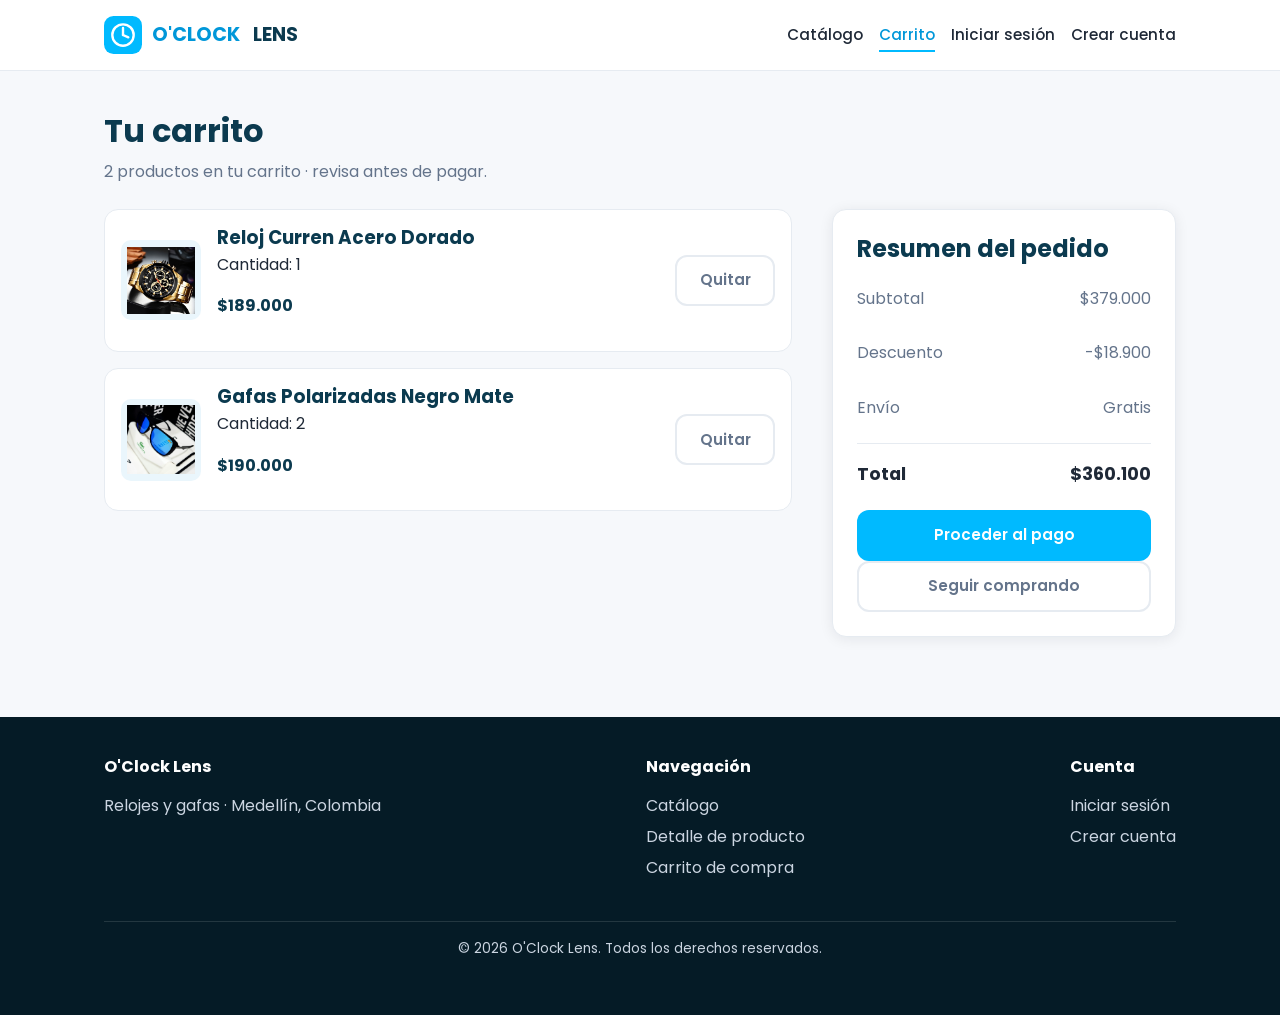
==== carrito.html @ d01237d3 "Despliegue" ====
<!DOCTYPE html>
<html lang="es">
<head>
  <meta charset="UTF-8">
  <meta name="viewport" content="width=device-width, initial-scale=1.0">
  <title>O'Clock Lens | Carrito de compra</title>
  <meta name="description" content="Revisa los productos de tu carrito y procede al pago en O'Clock Lens.">
  <link rel="icon" type="image/svg+xml" href="img/logo.svg">
  <link rel="stylesheet" href="css/styles.css">
</head>
<body>

  <header class="encabezado">
    <div class="contenedor encabezado__interno">
      <a class="marca" href="index.html">
        <img src="img/logo.svg" alt="Logotipo de O'Clock Lens">
        <span>O'CLOCK</span>&nbsp;LENS
      </a>
      <nav aria-label="Navegación principal">
        <ul class="menu">
          <li><a href="index.html">Catálogo</a></li>
          <li><a class="activo" href="carrito.html">Carrito</a></li>
          <li><a href="login.html">Iniciar sesión</a></li>
          <li><a href="registro.html">Crear cuenta</a></li>
        </ul>
      </nav>
    </div>
  </header>

  <main class="principal">
    <div class="contenedor">
      <section class="seccion" aria-labelledby="titulo-carrito">
        <h1 class="seccion__titulo" id="titulo-carrito">Tu carrito</h1>
        <p class="seccion__descripcion">2 productos en tu carrito · revisa antes de pagar.</p>

        <div class="carrito">

          <!-- Lista de productos del carrito -->
          <ul class="lista-carrito">
            <li class="item-carrito">
              <div class="item-carrito__imagen">
                <img src="img/r-2.jpg" alt="Reloj Curren Acero Dorado">
              </div>
              <div class="item-carrito__info">
                <h3>Reloj Curren Acero Dorado</h3>
                <p>Cantidad: 1</p>
                <p class="item-carrito__precio">$189.000</p>
              </div>
              <a class="boton boton--borde" href="carrito.html">Quitar</a>
            </li>

            <li class="item-carrito">
              <div class="item-carrito__imagen">
                <img src="img/g-1.jpg" alt="Gafas Polarizadas Negro Mate">
              </div>
              <div class="item-carrito__info">
                <h3>Gafas Polarizadas Negro Mate</h3>
                <p>Cantidad: 2</p>
                <p class="item-carrito__precio">$190.000</p>
              </div>
              <a class="boton boton--borde" href="carrito.html">Quitar</a>
            </li>
          </ul>

          <!-- Resumen del pedido -->
          <aside class="resumen" aria-labelledby="titulo-resumen">
            <h2 id="titulo-resumen">Resumen del pedido</h2>
            <p class="resumen__linea"><span>Subtotal</span> <span>$379.000</span></p>
            <p class="resumen__linea"><span>Descuento</span> <span>-$18.900</span></p>
            <p class="resumen__linea"><span>Envío</span> <span>Gratis</span></p>
            <p class="resumen__linea resumen__linea--total"><span>Total</span> <span>$360.100</span></p>
            <a class="boton boton--primario boton--bloque" href="login.html">Proceder al pago</a>
            <a class="boton boton--borde boton--bloque" href="index.html">Seguir comprando</a>
          </aside>

        </div>
      </section>
    </div>
  </main>

  <footer class="pie">
    <div class="contenedor">
      <div class="pie__columnas">
        <div>
          <h3>O'Clock Lens</h3>
          <p>Relojes y gafas · Medellín, Colombia</p>
        </div>
        <div>
          <h3>Navegación</h3>
          <ul>
            <li><a href="index.html">Catálogo</a></li>
            <li><a href="producto.html">Detalle de producto</a></li>
            <li><a href="carrito.html">Carrito de compra</a></li>
          </ul>
        </div>
        <div>
          <h3>Cuenta</h3>
          <ul>
            <li><a href="login.html">Iniciar sesión</a></li>
            <li><a href="registro.html">Crear cuenta</a></li>
          </ul>
        </div>
      </div>
      <p class="pie__creditos">&copy; 2026 O'Clock Lens. Todos los derechos reservados.</p>
    </div>
  </footer>

</body>
</html>
---- css/styles.css ----
/* ==========================================================================
   O'Clock Lens - Hoja de estilos principal
   Tienda de relojes y gafas | Medellín
   ========================================================================== */

@import url('https://fonts.googleapis.com/css2?family=Poppins:wght@400;500;600;700&display=swap');

/* -------------------------------------------------------------------------- */
/* 1. Variables: paleta de colores, tipografía y espaciados                   */
/* -------------------------------------------------------------------------- */
:root {
  --color-azul-profundo: #0b3a4f;
  --color-azul-noche: #051b26;
  --color-cian: #00baff;
  --color-cian-oscuro: #0097d9;
  --color-fondo: #f6f8fb;
  --color-superficie: #ffffff;
  --color-borde: #e6ebf1;
  --color-texto: #1f2937;
  --color-texto-suave: #64748b;
  --color-exito: #2e9e5b;
  --color-oferta: #e93c05;

  --fuente-base: 'Poppins', system-ui, -apple-system, 'Segoe UI', Roboto, sans-serif;

  --espacio-xs: 0.5rem;
  --espacio-sm: 1rem;
  --espacio-md: 1.5rem;
  --espacio-lg: 2.5rem;

  --radio: 14px;
  --sombra: 0 2px 14px rgba(15, 23, 42, 0.08);
  --ancho-max: 1120px;
}

/* -------------------------------------------------------------------------- */
/* 2. Reglas base                                                            */
/* -------------------------------------------------------------------------- */
* {
  box-sizing: border-box;
}

html {
  font-size: 100%;
  scroll-behavior: smooth;
}

body {
  margin: 0;
  font-family: var(--fuente-base);
  font-weight: 400;
  line-height: 1.6;
  color: var(--color-texto);
  background-color: var(--color-fondo);
}

h1,
h2,
h3 {
  margin: 0 0 var(--espacio-sm);
  line-height: 1.25;
  color: var(--color-azul-profundo);
}

h1 { font-size: 2rem; }
h2 { font-size: 1.5rem; }
h3 { font-size: 1.15rem; }

p {
  margin: 0 0 var(--espacio-sm);
}

a {
  color: var(--color-cian-oscuro);
  text-decoration: none;
}

a:hover,
a:focus {
  text-decoration: underline;
}

img {
  max-width: 100%;
  display: block;
}

ul {
  margin: 0 0 var(--espacio-sm);
  padding-left: 1.25rem;
}

/* Contenedor centrado reutilizable */
.contenedor {
  width: 100%;
  max-width: var(--ancho-max);
  margin: 0 auto;
  padding: 0 var(--espacio-md);
}

/* -------------------------------------------------------------------------- */
/* 3. Botones                                                                */
/* -------------------------------------------------------------------------- */
.boton {
  display: inline-block;
  font-family: inherit;
  font-size: 0.95rem;
  font-weight: 600;
  text-align: center;
  padding: 0.7rem 1.4rem;
  border: 2px solid transparent;
  border-radius: 12px;
  cursor: pointer;
  transition: background-color 0.15s ease, color 0.15s ease;
}

.boton:hover,
.boton:focus {
  text-decoration: none;
}

.boton--primario {
  background-color: var(--color-cian);
  color: #ffffff;
}

.boton--primario:hover,
.boton--primario:focus {
  background-color: var(--color-cian-oscuro);
}

.boton--secundario {
  background-color: #e7f6fd;
  color: var(--color-cian-oscuro);
}

.boton--secundario:hover,
.boton--secundario:focus {
  background-color: #d5eefa;
}

.boton--borde {
  background-color: transparent;
  border-color: var(--color-borde);
  color: var(--color-texto-suave);
}

.boton--borde:hover,
.boton--borde:focus {
  border-color: var(--color-cian);
  color: var(--color-cian-oscuro);
}

.boton--bloque {
  display: block;
  width: 100%;
}

/* -------------------------------------------------------------------------- */
/* 4. Encabezado y navegación                                                */
/* -------------------------------------------------------------------------- */
.encabezado {
  background-color: var(--color-superficie);
  border-bottom: 1px solid var(--color-borde);
}

.encabezado__interno {
  display: flex;
  align-items: center;
  justify-content: space-between;
  flex-wrap: wrap;
  gap: var(--espacio-sm);
  padding-top: var(--espacio-sm);
  padding-bottom: var(--espacio-sm);
}

.marca {
  display: flex;
  align-items: center;
  gap: 0.6rem;
  font-weight: 700;
  font-size: 1.2rem;
  color: var(--color-azul-profundo);
}

.marca:hover {
  text-decoration: none;
}

.marca img {
  width: 38px;
  height: 38px;
}

.marca span {
  color: var(--color-cian-oscuro);
}

.menu {
  list-style: none;
  display: flex;
  flex-wrap: wrap;
  align-items: center;
  gap: var(--espacio-sm);
  margin: 0;
  padding: 0;
}

.menu a {
  color: var(--color-texto);
  font-weight: 500;
  font-size: 0.95rem;
  padding: 0.3rem 0;
}

.menu a:hover,
.menu a:focus {
  color: var(--color-cian-oscuro);
  text-decoration: none;
}

.menu a.activo {
  color: var(--color-cian-oscuro);
  border-bottom: 2px solid var(--color-cian);
}

/* -------------------------------------------------------------------------- */
/* 5. Contenido principal                                                    */
/* -------------------------------------------------------------------------- */
.principal {
  padding-top: var(--espacio-lg);
  padding-bottom: var(--espacio-lg);
}

.seccion {
  margin-bottom: var(--espacio-lg);
}

.seccion__titulo {
  margin-bottom: var(--espacio-xs);
}

.seccion__descripcion {
  color: var(--color-texto-suave);
  margin-bottom: var(--espacio-md);
}

/* Hero de la portada */
.hero {
  display: flex;
  align-items: center;
  justify-content: space-between;
  flex-wrap: wrap;
  gap: var(--espacio-md);
  background: linear-gradient(120deg, var(--color-azul-noche), var(--color-azul-profundo));
  color: #ffffff;
  border-radius: 20px;
  padding: var(--espacio-lg);
}

.hero h1 {
  color: #ffffff;
}

.hero p {
  color: #b9d7e2;
  max-width: 34rem;
}

.hero__media {
  flex: 1 1 240px;
  max-width: 320px;
}

.hero__texto {
  flex: 1 1 320px;
}

/* -------------------------------------------------------------------------- */
/* 6. Catálogo de productos (Grid)                                           */
/* -------------------------------------------------------------------------- */
.rejilla-productos {
  display: grid;
  grid-template-columns: repeat(auto-fill, minmax(260px, 1fr));
  gap: var(--espacio-md);
}

.tarjeta {
  display: flex;
  flex-direction: column;
  background-color: var(--color-superficie);
  border: 1px solid var(--color-borde);
  border-radius: var(--radio);
  box-shadow: var(--sombra);
  overflow: hidden;
}

.tarjeta__imagen {
  background-color: #eaf6fc;
  padding: var(--espacio-md);
}

.tarjeta__imagen img {
  margin: 0 auto;
  max-height: 170px;
}

.tarjeta__cuerpo {
  display: flex;
  flex-direction: column;
  gap: 0.35rem;
  padding: var(--espacio-md);
}

.tarjeta__categoria {
  font-size: 0.75rem;
  text-transform: uppercase;
  letter-spacing: 0.05em;
  color: var(--color-texto-suave);
}

.tarjeta__nombre {
  font-size: 1.05rem;
  margin: 0;
}

.tarjeta__precio {
  font-weight: 700;
  font-size: 1.1rem;
  color: var(--color-azul-profundo);
}

.tarjeta__acciones {
  display: flex;
  gap: var(--espacio-xs);
  margin-top: var(--espacio-xs);
}

.tarjeta__acciones .boton {
  flex: 1;
  padding: 0.55rem 0.8rem;
  font-size: 0.85rem;
}

.etiqueta-oferta {
  align-self: flex-start;
  background-color: var(--color-oferta);
  color: #ffffff;
  font-size: 0.7rem;
  font-weight: 700;
  padding: 0.2rem 0.5rem;
  border-radius: 999px;
}

/* -------------------------------------------------------------------------- */
/* 7. Detalle de producto                                                    */
/* -------------------------------------------------------------------------- */
.detalle {
  display: grid;
  grid-template-columns: 1fr 1fr;
  gap: var(--espacio-lg);
  align-items: start;
}

.detalle__imagen {
  background-color: #eaf6fc;
  border-radius: var(--radio);
  padding: var(--espacio-lg);
}

.detalle__precio {
  font-size: 1.6rem;
  font-weight: 700;
  color: var(--color-azul-profundo);
  margin-bottom: var(--espacio-sm);
}

.detalle__ficha {
  list-style: disc;
  color: var(--color-texto-suave);
}

.detalle__acciones {
  display: flex;
  flex-wrap: wrap;
  gap: var(--espacio-sm);
  margin-top: var(--espacio-md);
}

.miniaturas {
  display: flex;
  gap: var(--espacio-xs);
  margin-top: var(--espacio-sm);
  list-style: none;
  padding: 0;
}

.miniaturas li {
  flex: 1;
  background-color: #eaf6fc;
  border-radius: 10px;
  padding: var(--espacio-xs);
}

/* -------------------------------------------------------------------------- */
/* 8. Formularios (login y registro)                                         */
/* -------------------------------------------------------------------------- */
.tarjeta-formulario {
  max-width: 26rem;
  margin: 0 auto;
  background-color: var(--color-superficie);
  border: 1px solid var(--color-borde);
  border-radius: var(--radio);
  box-shadow: var(--sombra);
  padding: var(--espacio-lg);
}

.campo {
  margin-bottom: var(--espacio-md);
}

.campo label {
  display: block;
  font-size: 0.85rem;
  font-weight: 600;
  color: var(--color-texto-suave);
  margin-bottom: 0.35rem;
}

.campo input {
  width: 100%;
  font-family: inherit;
  font-size: 0.95rem;
  padding: 0.65rem 0.8rem;
  border: 1.5px solid var(--color-borde);
  border-radius: 10px;
  background-color: var(--color-superficie);
  color: var(--color-texto);
}

.campo input:focus {
  outline: none;
  border-color: var(--color-cian);
}

.formulario__pie {
  margin-top: var(--espacio-md);
  font-size: 0.9rem;
  color: var(--color-texto-suave);
  text-align: center;
}

/* -------------------------------------------------------------------------- */
/* 9. Carrito de compra                                                      */
/* -------------------------------------------------------------------------- */
.carrito {
  display: grid;
  grid-template-columns: 2fr 1fr;
  gap: var(--espacio-lg);
  align-items: start;
}

.lista-carrito {
  list-style: none;
  margin: 0;
  padding: 0;
  display: flex;
  flex-direction: column;
  gap: var(--espacio-sm);
}

.item-carrito {
  display: flex;
  align-items: center;
  gap: var(--espacio-sm);
  background-color: var(--color-superficie);
  border: 1px solid var(--color-borde);
  border-radius: var(--radio);
  padding: var(--espacio-sm);
}

.item-carrito__imagen {
  width: 80px;
  flex-shrink: 0;
  background-color: #eaf6fc;
  border-radius: 10px;
  padding: 0.4rem;
}

.item-carrito__info {
  flex: 1;
}

.item-carrito__info h3 {
  margin-bottom: 0.2rem;
}

.item-carrito__precio {
  font-weight: 700;
  color: var(--color-azul-profundo);
}

.resumen {
  background-color: var(--color-superficie);
  border: 1px solid var(--color-borde);
  border-radius: var(--radio);
  box-shadow: var(--sombra);
  padding: var(--espacio-md);
}

.resumen__linea {
  display: flex;
  justify-content: space-between;
  padding: 0.4rem 0;
  color: var(--color-texto-suave);
}

.resumen__linea--total {
  border-top: 1px solid var(--color-borde);
  margin-top: var(--espacio-xs);
  padding-top: var(--espacio-sm);
  font-weight: 700;
  font-size: 1.1rem;
  color: var(--color-texto);
}

/* -------------------------------------------------------------------------- */
/* 10. Pie de página                                                         */
/* -------------------------------------------------------------------------- */
.pie {
  background-color: var(--color-azul-noche);
  color: #cbd5e1;
  padding: var(--espacio-lg) 0;
}

.pie a {
  color: #cbd5e1;
}

.pie__columnas {
  display: flex;
  flex-wrap: wrap;
  justify-content: space-between;
  gap: var(--espacio-md);
}

.pie h3 {
  color: #ffffff;
  font-size: 1rem;
}

.pie ul {
  list-style: none;
  padding: 0;
}

.pie li {
  margin-bottom: 0.35rem;
}

.pie__creditos {
  margin-top: var(--espacio-md);
  padding-top: var(--espacio-sm);
  border-top: 1px solid rgba(255, 255, 255, 0.12);
  font-size: 0.85rem;
  text-align: center;
}

/* -------------------------------------------------------------------------- */
/* 11. Diseño adaptable: media queries sencillas                             */
/* -------------------------------------------------------------------------- */
@media (max-width: 860px) {
  .detalle {
    grid-template-columns: 1fr;
  }

  .carrito {
    grid-template-columns: 1fr;
  }
}

@media (max-width: 640px) {
  h1 { font-size: 1.6rem; }

  .encabezado__interno {
    justify-content: center;
    text-align: center;
  }

  .menu {
    justify-content: center;
  }

  .hero {
    padding: var(--espacio-md);
  }

  .item-carrito {
    flex-direction: column;
    text-align: center;
  }
}
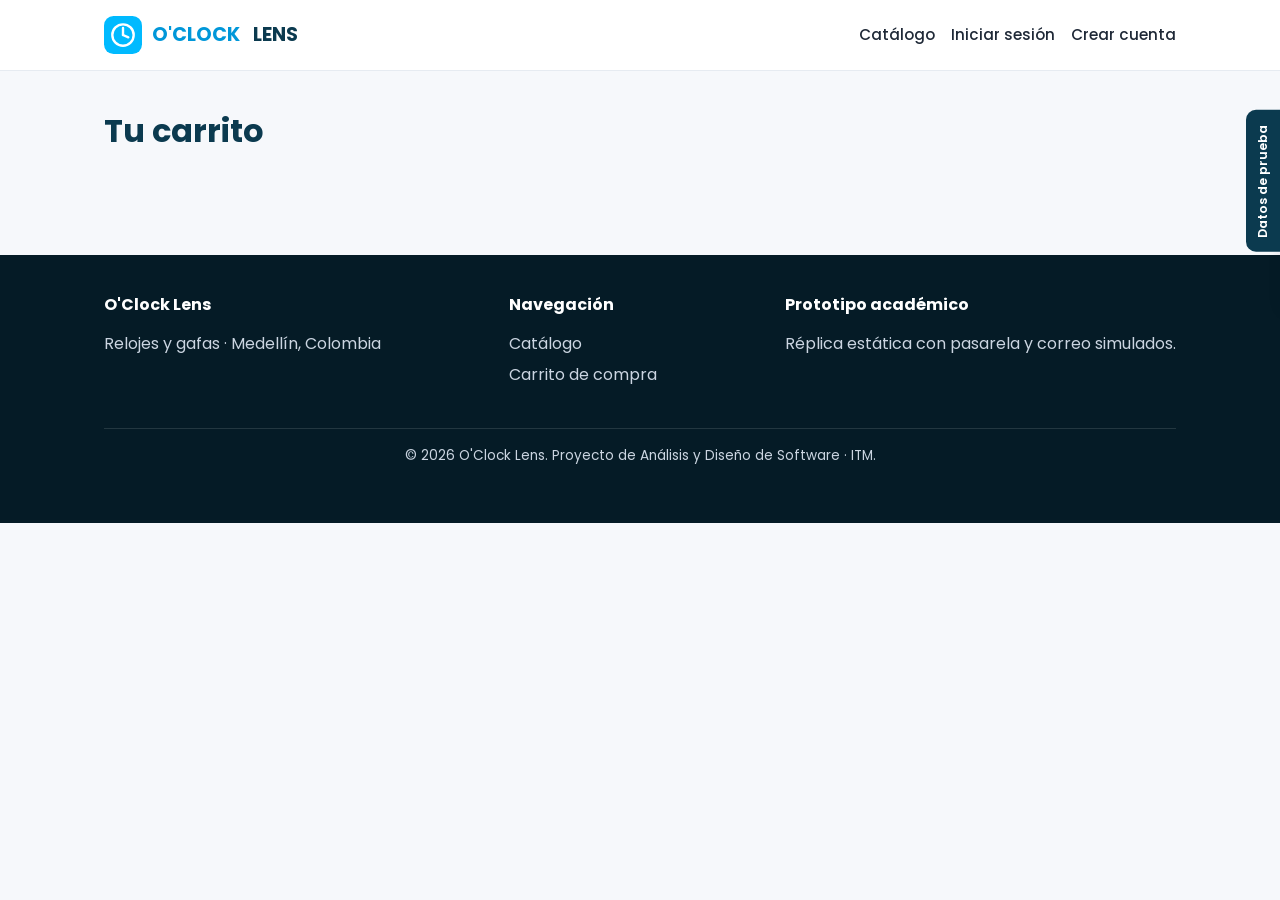
==== commit 9f2f90a9: "entregable 2" ====
--- a/carrito.html
+++ b/carrito.html
@@ -10,100 +10,22 @@
 </head>
 <body>
 
-  <header class="encabezado">
-    <div class="contenedor encabezado__interno">
-      <a class="marca" href="index.html">
-        <img src="img/logo.svg" alt="Logotipo de O'Clock Lens">
-        <span>O'CLOCK</span>&nbsp;LENS
-      </a>
-      <nav aria-label="Navegación principal">
-        <ul class="menu">
-          <li><a href="index.html">Catálogo</a></li>
-          <li><a class="activo" href="carrito.html">Carrito</a></li>
-          <li><a href="login.html">Iniciar sesión</a></li>
-          <li><a href="registro.html">Crear cuenta</a></li>
-        </ul>
-      </nav>
-    </div>
-  </header>
+  <header class="encabezado" id="encabezado"></header>
 
   <main class="principal">
     <div class="contenedor">
       <section class="seccion" aria-labelledby="titulo-carrito">
         <h1 class="seccion__titulo" id="titulo-carrito">Tu carrito</h1>
-        <p class="seccion__descripcion">2 productos en tu carrito · revisa antes de pagar.</p>
-
-        <div class="carrito">
-
-          <!-- Lista de productos del carrito -->
-          <ul class="lista-carrito">
-            <li class="item-carrito">
-              <div class="item-carrito__imagen">
-                <img src="img/r-2.jpg" alt="Reloj Curren Acero Dorado">
-              </div>
-              <div class="item-carrito__info">
-                <h3>Reloj Curren Acero Dorado</h3>
-                <p>Cantidad: 1</p>
-                <p class="item-carrito__precio">$189.000</p>
-              </div>
-              <a class="boton boton--borde" href="carrito.html">Quitar</a>
-            </li>
-
-            <li class="item-carrito">
-              <div class="item-carrito__imagen">
-                <img src="img/g-1.jpg" alt="Gafas Polarizadas Negro Mate">
-              </div>
-              <div class="item-carrito__info">
-                <h3>Gafas Polarizadas Negro Mate</h3>
-                <p>Cantidad: 2</p>
-                <p class="item-carrito__precio">$190.000</p>
-              </div>
-              <a class="boton boton--borde" href="carrito.html">Quitar</a>
-            </li>
-          </ul>
-
-          <!-- Resumen del pedido -->
-          <aside class="resumen" aria-labelledby="titulo-resumen">
-            <h2 id="titulo-resumen">Resumen del pedido</h2>
-            <p class="resumen__linea"><span>Subtotal</span> <span>$379.000</span></p>
-            <p class="resumen__linea"><span>Descuento</span> <span>-$18.900</span></p>
-            <p class="resumen__linea"><span>Envío</span> <span>Gratis</span></p>
-            <p class="resumen__linea resumen__linea--total"><span>Total</span> <span>$360.100</span></p>
-            <a class="boton boton--primario boton--bloque" href="login.html">Proceder al pago</a>
-            <a class="boton boton--borde boton--bloque" href="index.html">Seguir comprando</a>
-          </aside>
-
-        </div>
+        <p class="seccion__descripcion" id="conteo"></p>
+        <div id="avisos"></div>
+        <div class="carrito" id="carrito"></div>
       </section>
     </div>
   </main>
 
-  <footer class="pie">
-    <div class="contenedor">
-      <div class="pie__columnas">
-        <div>
-          <h3>O'Clock Lens</h3>
-          <p>Relojes y gafas · Medellín, Colombia</p>
-        </div>
-        <div>
-          <h3>Navegación</h3>
-          <ul>
-            <li><a href="index.html">Catálogo</a></li>
-            <li><a href="producto.html">Detalle de producto</a></li>
-            <li><a href="carrito.html">Carrito de compra</a></li>
-          </ul>
-        </div>
-        <div>
-          <h3>Cuenta</h3>
-          <ul>
-            <li><a href="login.html">Iniciar sesión</a></li>
-            <li><a href="registro.html">Crear cuenta</a></li>
-          </ul>
-        </div>
-      </div>
-      <p class="pie__creditos">&copy; 2026 O'Clock Lens. Todos los derechos reservados.</p>
-    </div>
-  </footer>
+  <footer class="pie" id="pie"></footer>
 
+  <script src="js/cargar.js"></script>
+  <script src="js/paginas/carrito.js"></script>
 </body>
 </html>
--- a/css/styles.css
+++ b/css/styles.css
@@ -380,6 +380,64 @@
   color: var(--color-texto-suave);
 }
 
+.cantidad {
+  margin-top: var(--espacio-md);
+}
+
+.cantidad label {
+  display: block;
+  font-weight: 600;
+  margin-bottom: var(--espacio-xs);
+}
+
+.cantidad__control {
+  display: inline-flex;
+  align-items: center;
+  border: 1px solid var(--color-borde);
+  border-radius: 10px;
+  background-color: var(--color-superficie);
+  overflow: hidden;
+}
+
+.cantidad__boton {
+  width: 42px;
+  height: 42px;
+  border: none;
+  background: none;
+  font-size: 1.25rem;
+  color: var(--color-azul-profundo);
+  cursor: pointer;
+}
+
+.cantidad__boton:hover:not(:disabled) {
+  background-color: #eaf6fc;
+  color: var(--color-cian-oscuro);
+}
+
+.cantidad__boton:disabled {
+  color: var(--color-borde);
+  cursor: not-allowed;
+}
+
+.cantidad__control input {
+  width: 52px;
+  height: 42px;
+  border: none;
+  border-left: 1px solid var(--color-borde);
+  border-right: 1px solid var(--color-borde);
+  text-align: center;
+  font: inherit;
+  font-weight: 600;
+  color: var(--color-texto);
+  -moz-appearance: textfield;
+}
+
+.cantidad__control input::-webkit-outer-spin-button,
+.cantidad__control input::-webkit-inner-spin-button {
+  -webkit-appearance: none;
+  margin: 0;
+}
+
 .detalle__acciones {
   display: flex;
   flex-wrap: wrap;
@@ -600,3 +658,260 @@
     text-align: center;
   }
 }
+
+/* -------------------------------------------------------------------------- */
+/* 12. Avisos, tablas, estados y formularios del prototipo funcional          */
+/* -------------------------------------------------------------------------- */
+.menu__usuario {
+  font-size: 0.85rem;
+  color: var(--color-texto-suave);
+}
+
+.aviso {
+  padding: 0.75rem 1rem;
+  border-radius: 10px;
+  margin-bottom: var(--espacio-md);
+  border: 1px solid transparent;
+}
+
+.aviso--info { background-color: #e7f6fd; border-color: #bfe6f7; color: var(--color-azul-profundo); }
+.aviso--exito { background-color: #e8f6ee; border-color: #bfe3cd; color: #1d6b3f; }
+.aviso--error { background-color: #fdecec; border-color: #f5c2c2; color: #a12a2a; }
+
+.campo select,
+.campo textarea {
+  width: 100%;
+  font-family: inherit;
+  font-size: 0.95rem;
+  padding: 0.65rem 0.8rem;
+  border: 1.5px solid var(--color-borde);
+  border-radius: 10px;
+  background-color: var(--color-superficie);
+  color: var(--color-texto);
+}
+
+.campo select:focus,
+.campo textarea:focus {
+  outline: none;
+  border-color: var(--color-cian);
+}
+
+.formulario-ancho {
+  max-width: 44rem;
+}
+
+.rejilla-campos {
+  display: grid;
+  grid-template-columns: 1fr 1fr;
+  gap: 0 var(--espacio-md);
+}
+
+.contenedor-tabla {
+  overflow-x: auto;
+  background-color: var(--color-superficie);
+  border: 1px solid var(--color-borde);
+  border-radius: var(--radio);
+  box-shadow: var(--sombra);
+}
+
+.tabla {
+  width: 100%;
+  border-collapse: collapse;
+  font-size: 0.9rem;
+}
+
+.tabla th,
+.tabla td {
+  text-align: left;
+  padding: 0.7rem 0.9rem;
+  border-bottom: 1px solid var(--color-borde);
+  vertical-align: middle;
+}
+
+.tabla th {
+  background-color: #f1f6fa;
+  color: var(--color-azul-profundo);
+  font-size: 0.8rem;
+  text-transform: uppercase;
+  letter-spacing: 0.04em;
+}
+
+.tabla img {
+  width: 48px;
+  height: 48px;
+  object-fit: cover;
+  border-radius: 8px;
+}
+
+.insignia {
+  display: inline-block;
+  padding: 0.15rem 0.6rem;
+  border-radius: 999px;
+  font-size: 0.75rem;
+  font-weight: 600;
+  background-color: #eef2f6;
+  color: var(--color-texto-suave);
+}
+
+.insignia--Exitoso, .insignia--disponible { background-color: #e8f6ee; color: #1d6b3f; }
+.insignia--rechazado, .insignia--agotado { background-color: #fdecec; color: #a12a2a; }
+.insignia--Enviado { background-color: #e7f6fd; color: var(--color-cian-oscuro); }
+.insignia--Entregado { background-color: #ece8fb; color: #5b3fc4; }
+.insignia--Pendiente { background-color: #fff4dc; color: #8a5a00; }
+
+.acciones-fila {
+  display: flex;
+  flex-wrap: wrap;
+  gap: 0.4rem;
+}
+
+.boton--pequeno {
+  padding: 0.35rem 0.8rem;
+  font-size: 0.8rem;
+}
+
+.cupon {
+  display: flex;
+  gap: var(--espacio-xs);
+  margin: var(--espacio-sm) 0;
+}
+
+.cupon input {
+  flex: 1;
+  min-width: 0;
+  font-family: inherit;
+  padding: 0.55rem 0.7rem;
+  border: 1.5px solid var(--color-borde);
+  border-radius: 10px;
+}
+
+.comentario {
+  background-color: var(--color-superficie);
+  border: 1px solid var(--color-borde);
+  border-radius: 10px;
+  padding: 0.7rem 1rem;
+  margin-bottom: var(--espacio-xs);
+}
+
+.comentario small {
+  color: var(--color-texto-suave);
+}
+
+.pasarela {
+  max-width: 26rem;
+  border-top: 4px solid #5b3fc4;
+}
+
+.pasarela__sello {
+  font-size: 0.75rem;
+  color: var(--color-texto-suave);
+  text-align: center;
+  margin-top: var(--espacio-sm);
+}
+
+.pista {
+  font-size: 0.8rem;
+  color: var(--color-texto-suave);
+}
+
+@media (max-width: 640px) {
+  .rejilla-campos {
+    grid-template-columns: 1fr;
+  }
+}
+
+/* -------------------------------------------------------------------------- */
+/* 13. Panel lateral de datos de prueba (prototipo académico)                 */
+/* -------------------------------------------------------------------------- */
+.panel-pruebas {
+  position: fixed;
+  top: 110px;
+  right: 0;
+  z-index: 50;
+  display: flex;
+  align-items: flex-start;
+  transition: transform 0.2s ease;
+}
+
+.panel-pruebas--cerrado {
+  transform: translateX(calc(100% - 34px));
+}
+
+.panel-pruebas__pestana {
+  writing-mode: vertical-rl;
+  transform: rotate(180deg);
+  width: 34px;
+  padding: 0.9rem 0;
+  font-family: inherit;
+  font-size: 0.8rem;
+  font-weight: 600;
+  color: #ffffff;
+  background-color: var(--color-azul-profundo);
+  border: none;
+  border-radius: 0 10px 10px 0;
+  cursor: pointer;
+}
+
+.panel-pruebas__cuerpo {
+  width: 270px;
+  max-height: calc(100vh - 130px);
+  overflow-y: auto;
+  background-color: var(--color-superficie);
+  border: 1px solid var(--color-borde);
+  border-right: none;
+  border-radius: var(--radio) 0 0 var(--radio);
+  box-shadow: var(--sombra);
+  padding: var(--espacio-sm);
+  font-size: 0.85rem;
+}
+
+.panel-pruebas__cuerpo h2 {
+  font-size: 1rem;
+  margin-bottom: var(--espacio-xs);
+}
+
+.panel-pruebas__cuerpo h3 {
+  font-size: 0.8rem;
+  text-transform: uppercase;
+  letter-spacing: 0.05em;
+  color: var(--color-texto-suave);
+  margin: var(--espacio-sm) 0 0.25rem;
+}
+
+.panel-pruebas__cuerpo p {
+  margin-bottom: 0.5rem;
+  line-height: 1.45;
+}
+
+.panel-pruebas__cuerpo code {
+  font-size: 0.8rem;
+  background-color: #eef3f7;
+  padding: 0.05rem 0.3rem;
+  border-radius: 4px;
+}
+
+.panel-pruebas__dato {
+  font-family: monospace;
+  font-size: 0.8rem;
+  color: var(--color-cian-oscuro);
+  background-color: #eef3f7;
+  border: none;
+  border-radius: 4px;
+  padding: 0.1rem 0.35rem;
+  cursor: pointer;
+}
+
+.panel-pruebas__dato:hover {
+  background-color: #d5eefa;
+}
+
+@media (max-width: 860px) {
+  .panel-pruebas {
+    top: auto;
+    bottom: 12px;
+  }
+
+  .panel-pruebas__cuerpo {
+    max-height: 60vh;
+  }
+}
